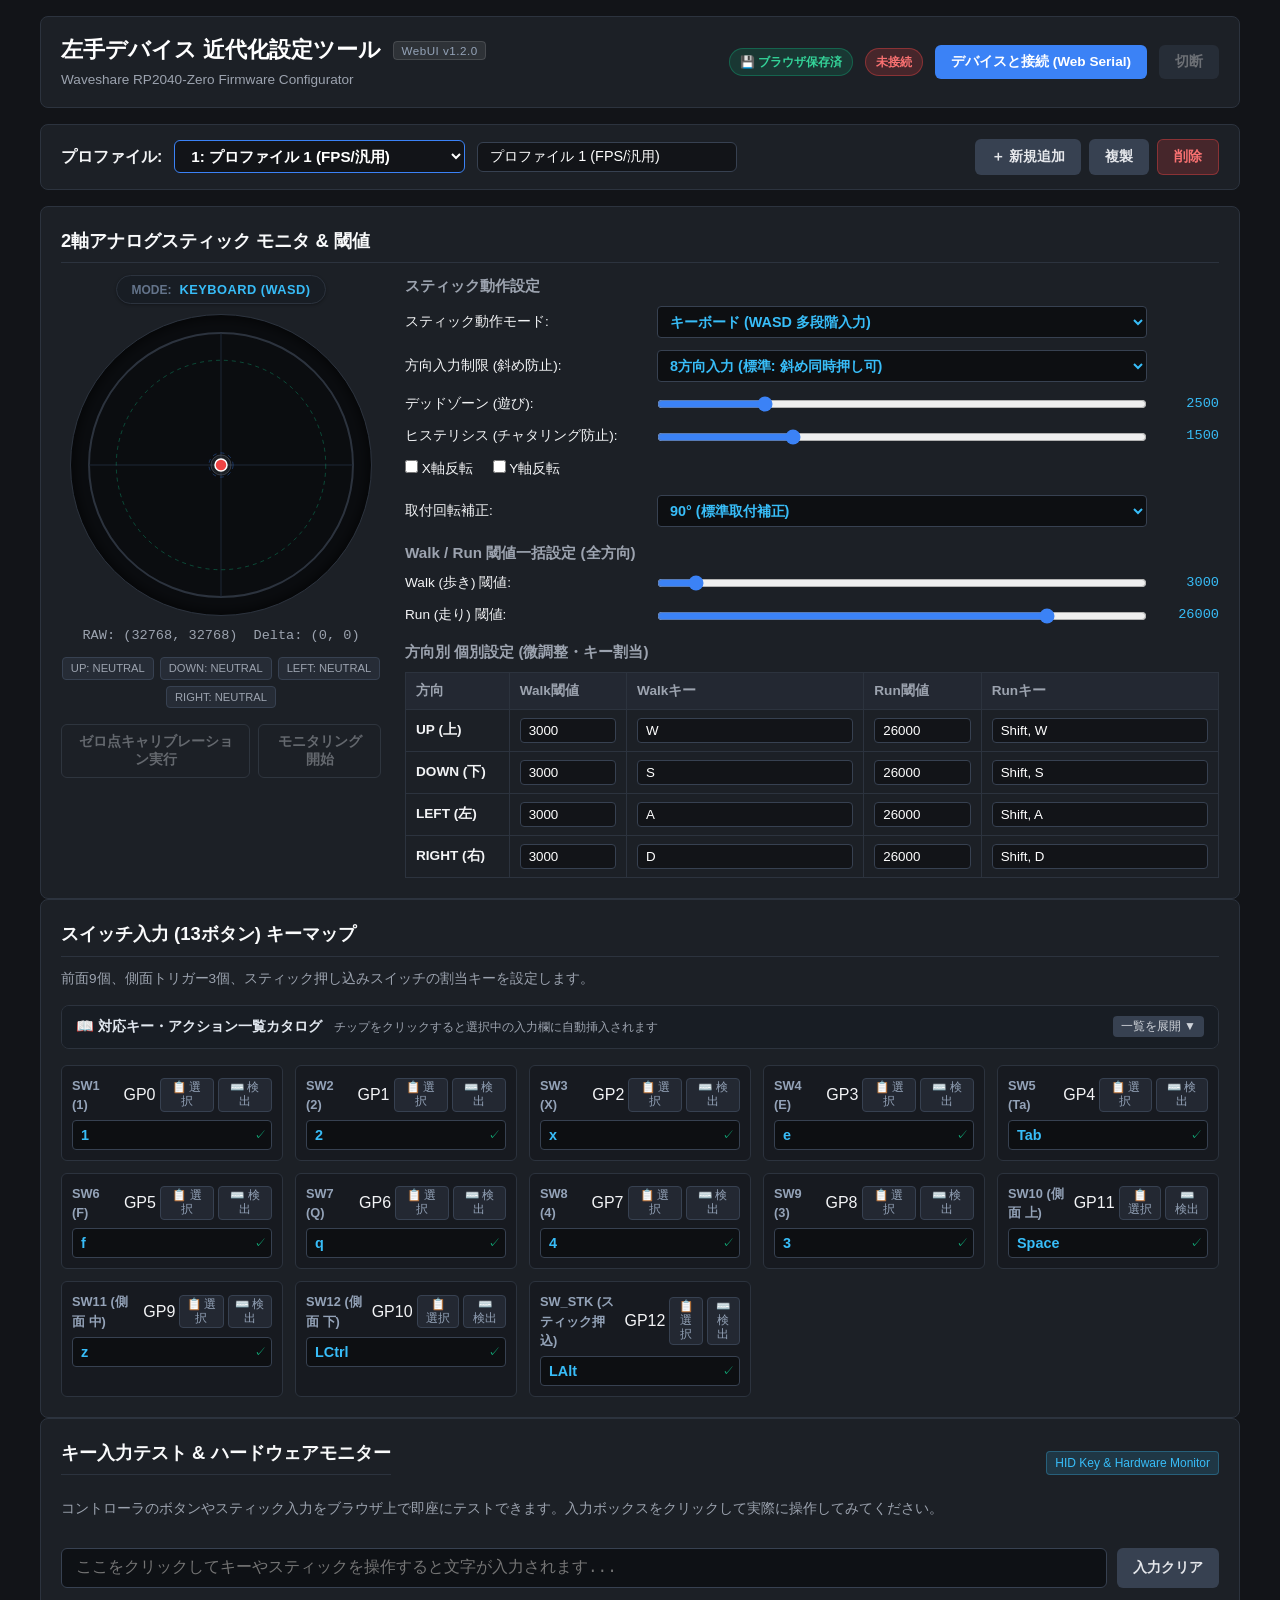
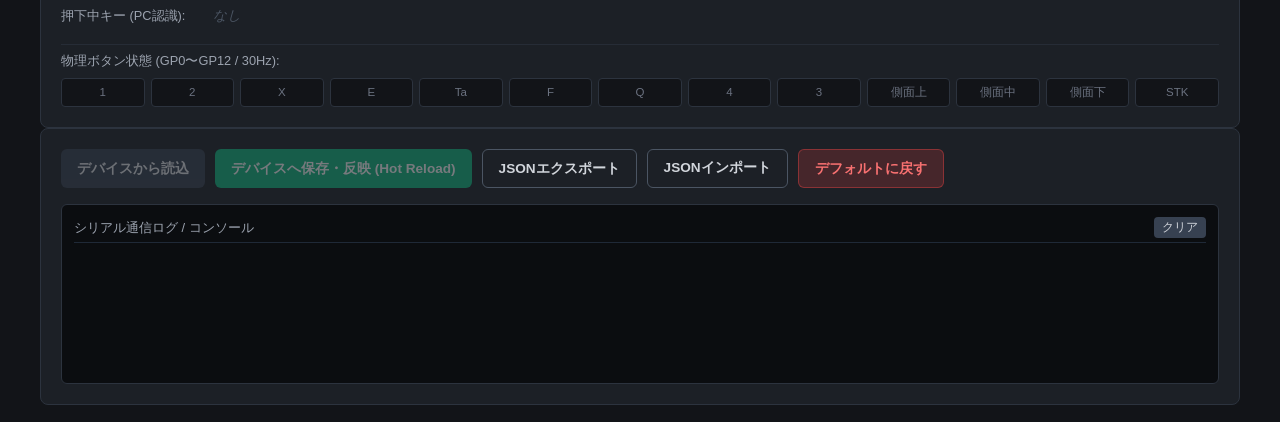
==== index.html @ a65cdcc0 "chore: switch GitHub Pages to static branch hosting with root redirect" ====
<!DOCTYPE html>
<html lang="ja">
<head>
  <meta charset="UTF-8">
  <meta http-equiv="refresh" content="0; url=webui/">
  <title>Lefty Controller Configurator</title>
  <script>
    window.location.replace("webui/");
  </script>
</head>
<body style="background-color: #121418; color: #f3f4f6; font-family: -apple-system, BlinkMacSystemFont, 'Segoe UI', Roboto, sans-serif; display: flex; justify-content: center; align-items: center; height: 100vh; margin: 0;">
  <p><a href="webui/" style="color: #3b82f6; text-decoration: none; font-size: 1.1rem;">WebUI 設定ツールへ移動中... (自動で切り替わらない場合はこちらをクリック)</a></p>
</body>
</html>
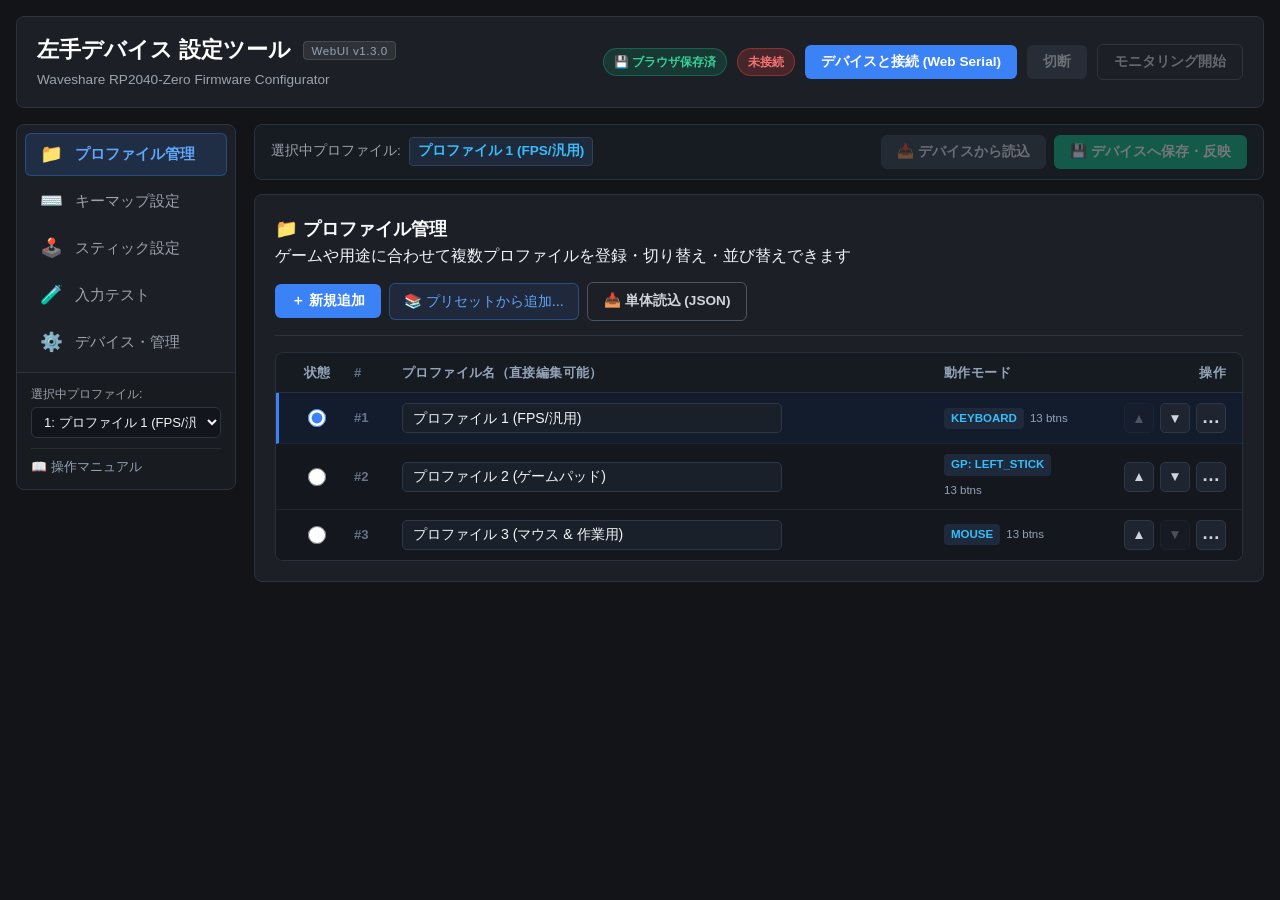
==== commit 8683668f: "fix(webui): bump script version, fix root redirect params, and guarantee profile merging" ====
--- a/index.html
+++ b/index.html
@@ -2,13 +2,17 @@
 <html lang="ja">
 <head>
   <meta charset="UTF-8">
-  <meta http-equiv="refresh" content="0; url=webui/">
   <title>Lefty Controller Configurator</title>
   <script>
-    window.location.replace("webui/");
+    const targetUrl = "webui/" + window.location.search + window.location.hash;
+    window.location.replace(targetUrl);
   </script>
 </head>
 <body style="background-color: #121418; color: #f3f4f6; font-family: -apple-system, BlinkMacSystemFont, 'Segoe UI', Roboto, sans-serif; display: flex; justify-content: center; align-items: center; height: 100vh; margin: 0;">
-  <p><a href="webui/" style="color: #3b82f6; text-decoration: none; font-size: 1.1rem;">WebUI 設定ツールへ移動中... (自動で切り替わらない場合はこちらをクリック)</a></p>
+  <p><a id="redirectLink" href="webui/" style="color: #3b82f6; text-decoration: none; font-size: 1.1rem;">WebUI 設定ツールへ移動中... (自動で切り替わらない場合はこちらをクリック)</a></p>
+  <script>
+    const link = document.getElementById("redirectLink");
+    if (link) link.href = "webui/" + window.location.search + window.location.hash;
+  </script>
 </body>
 </html>
